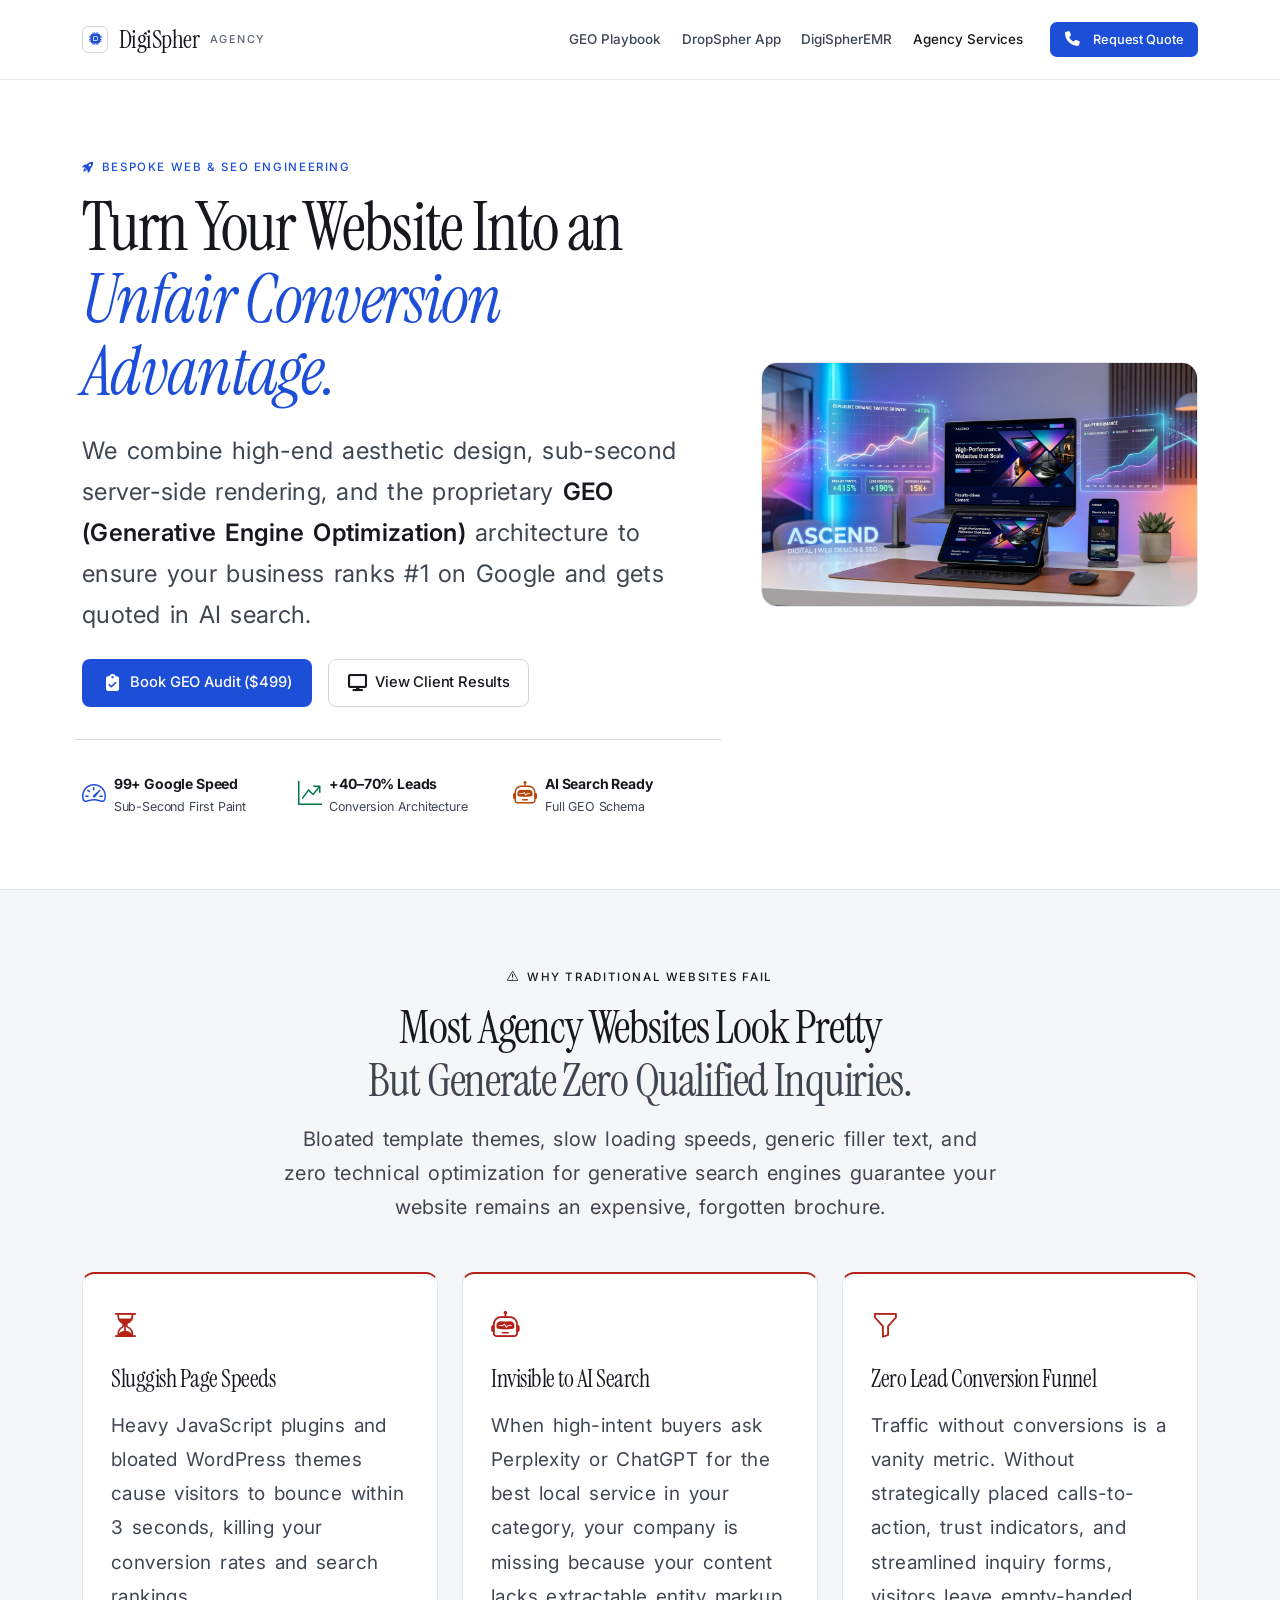
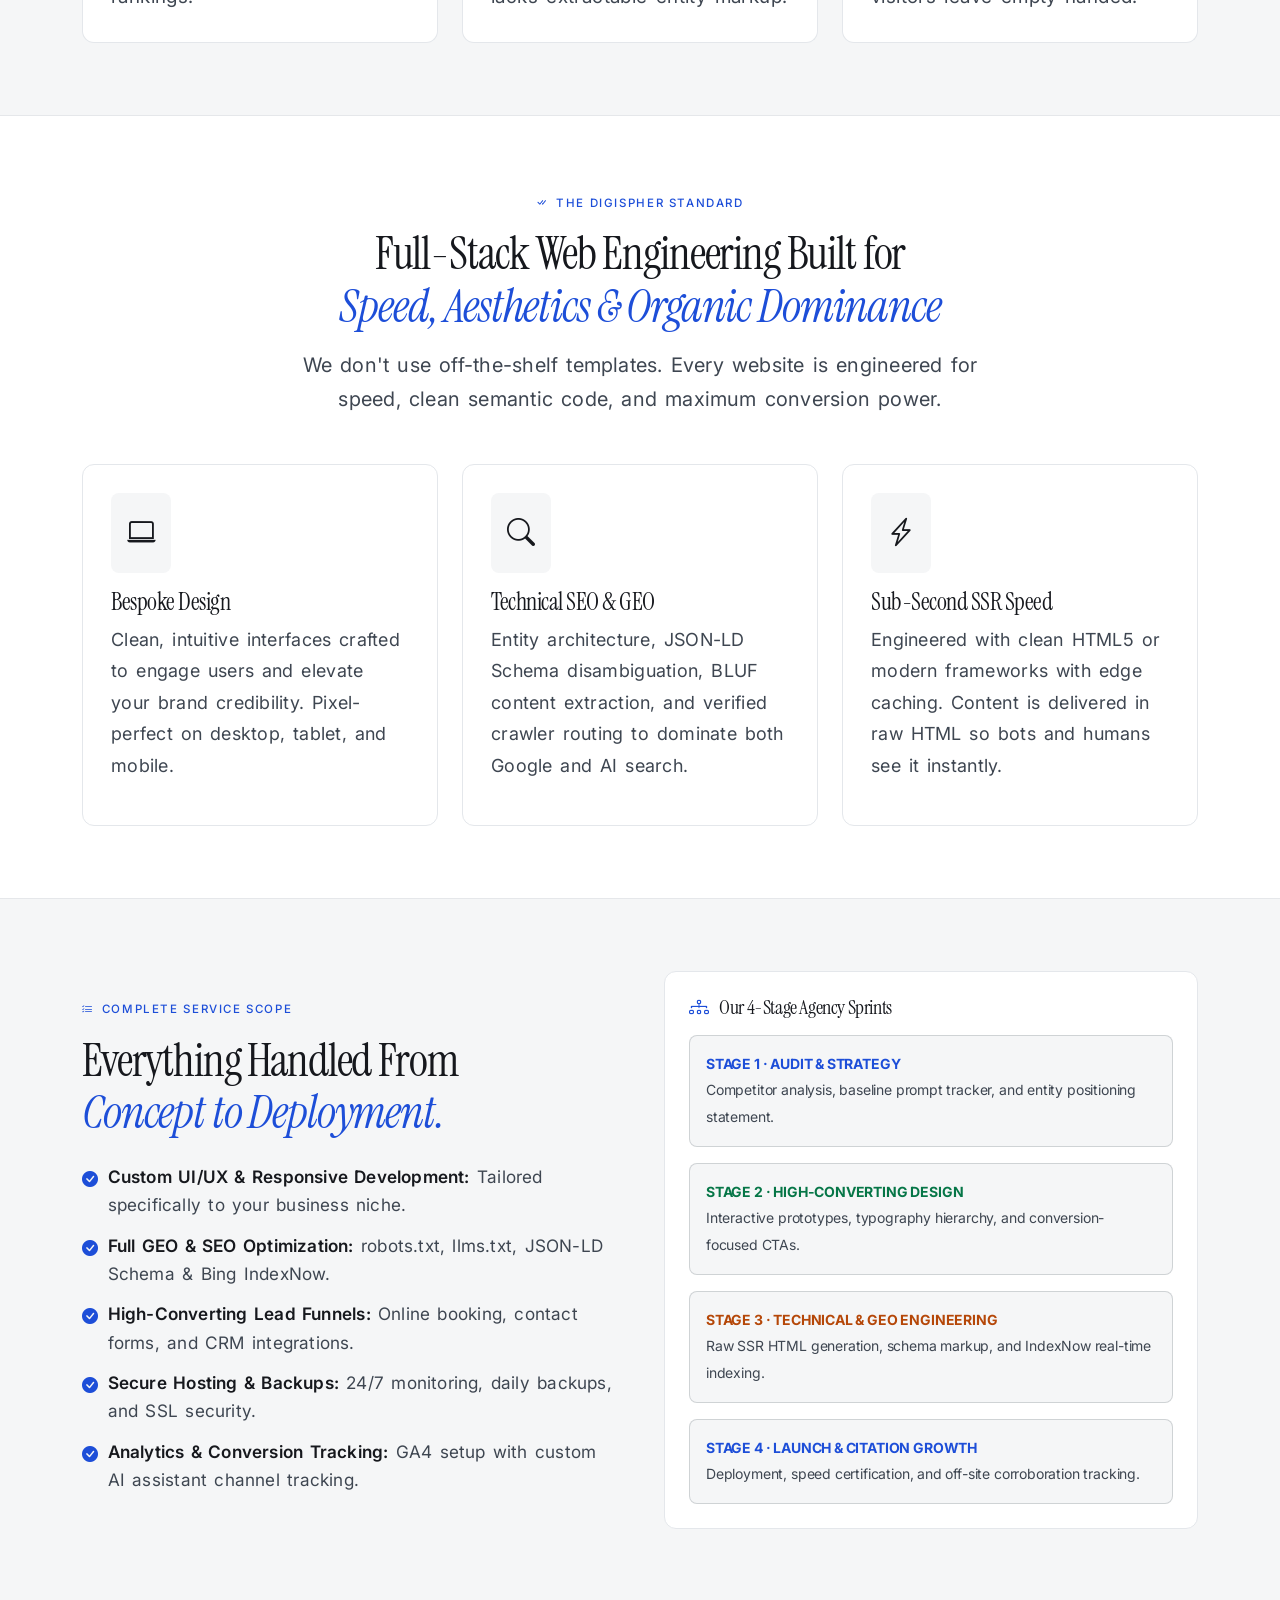
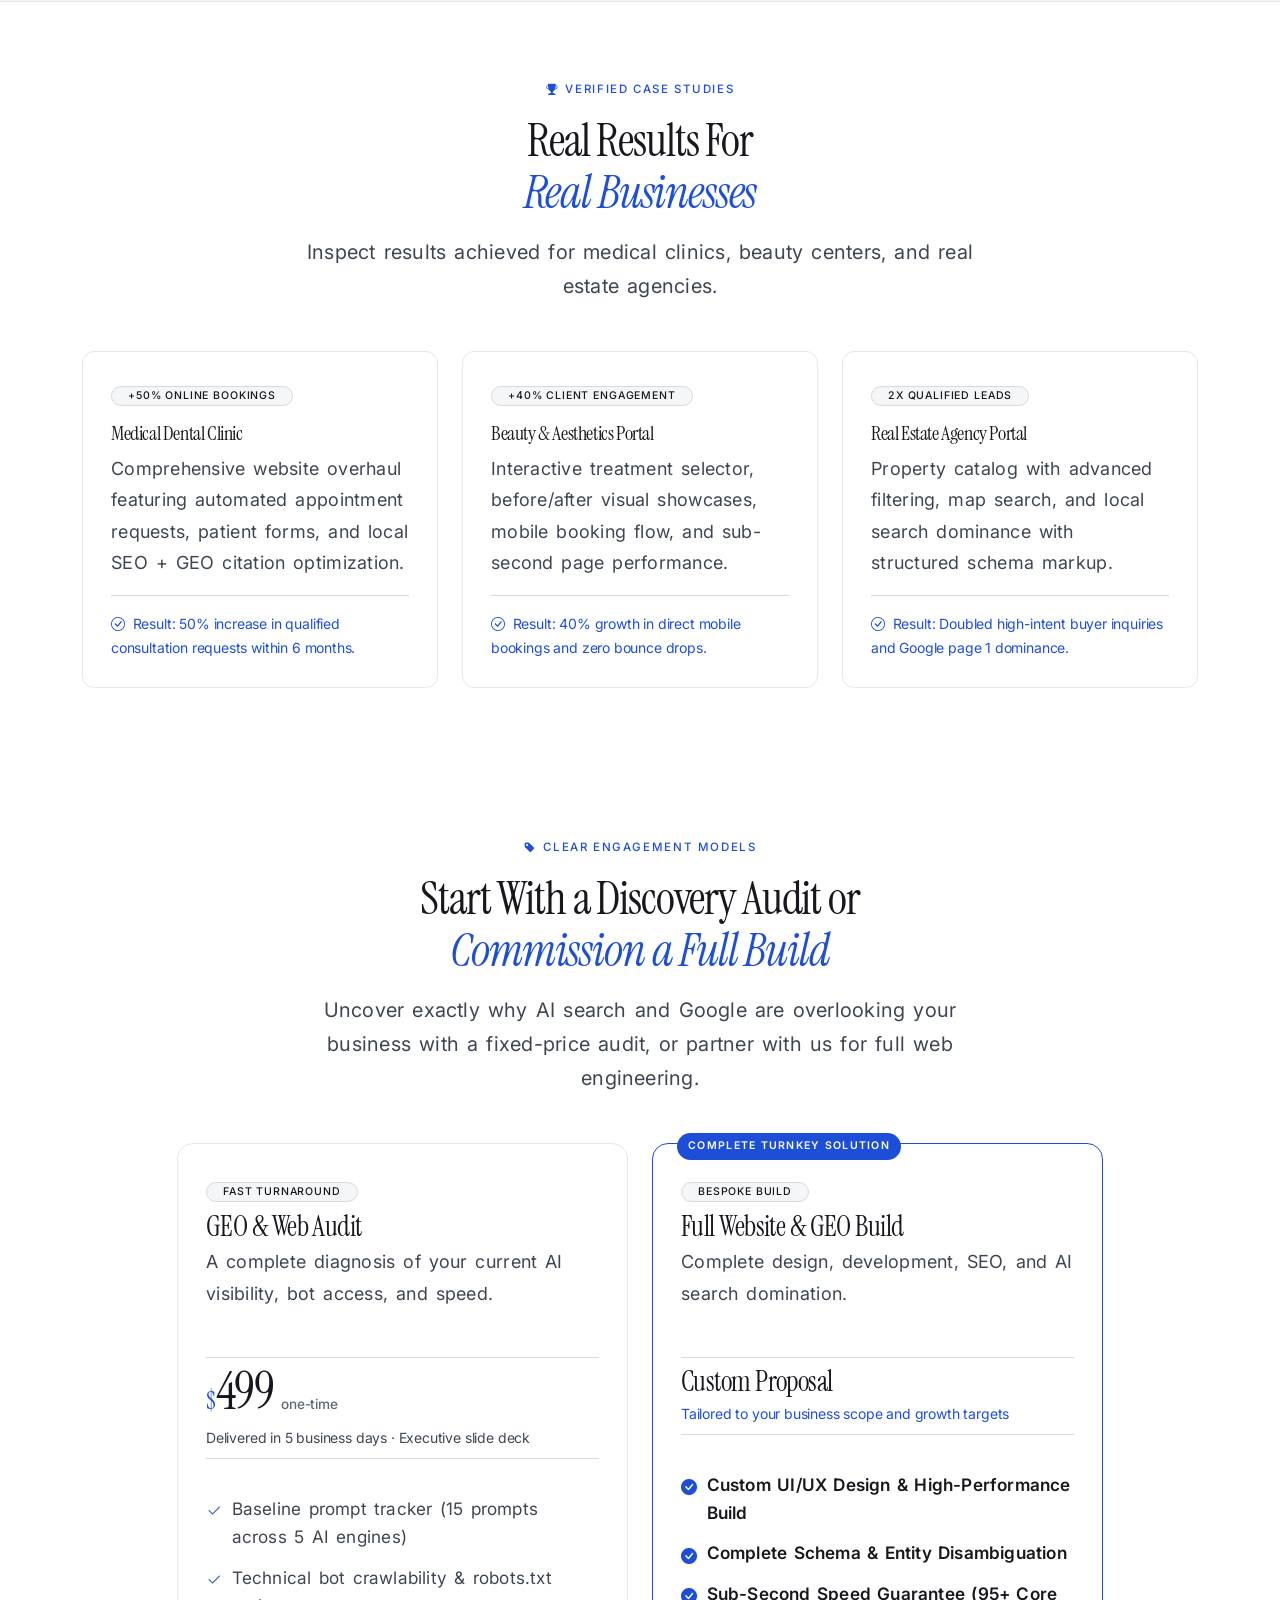
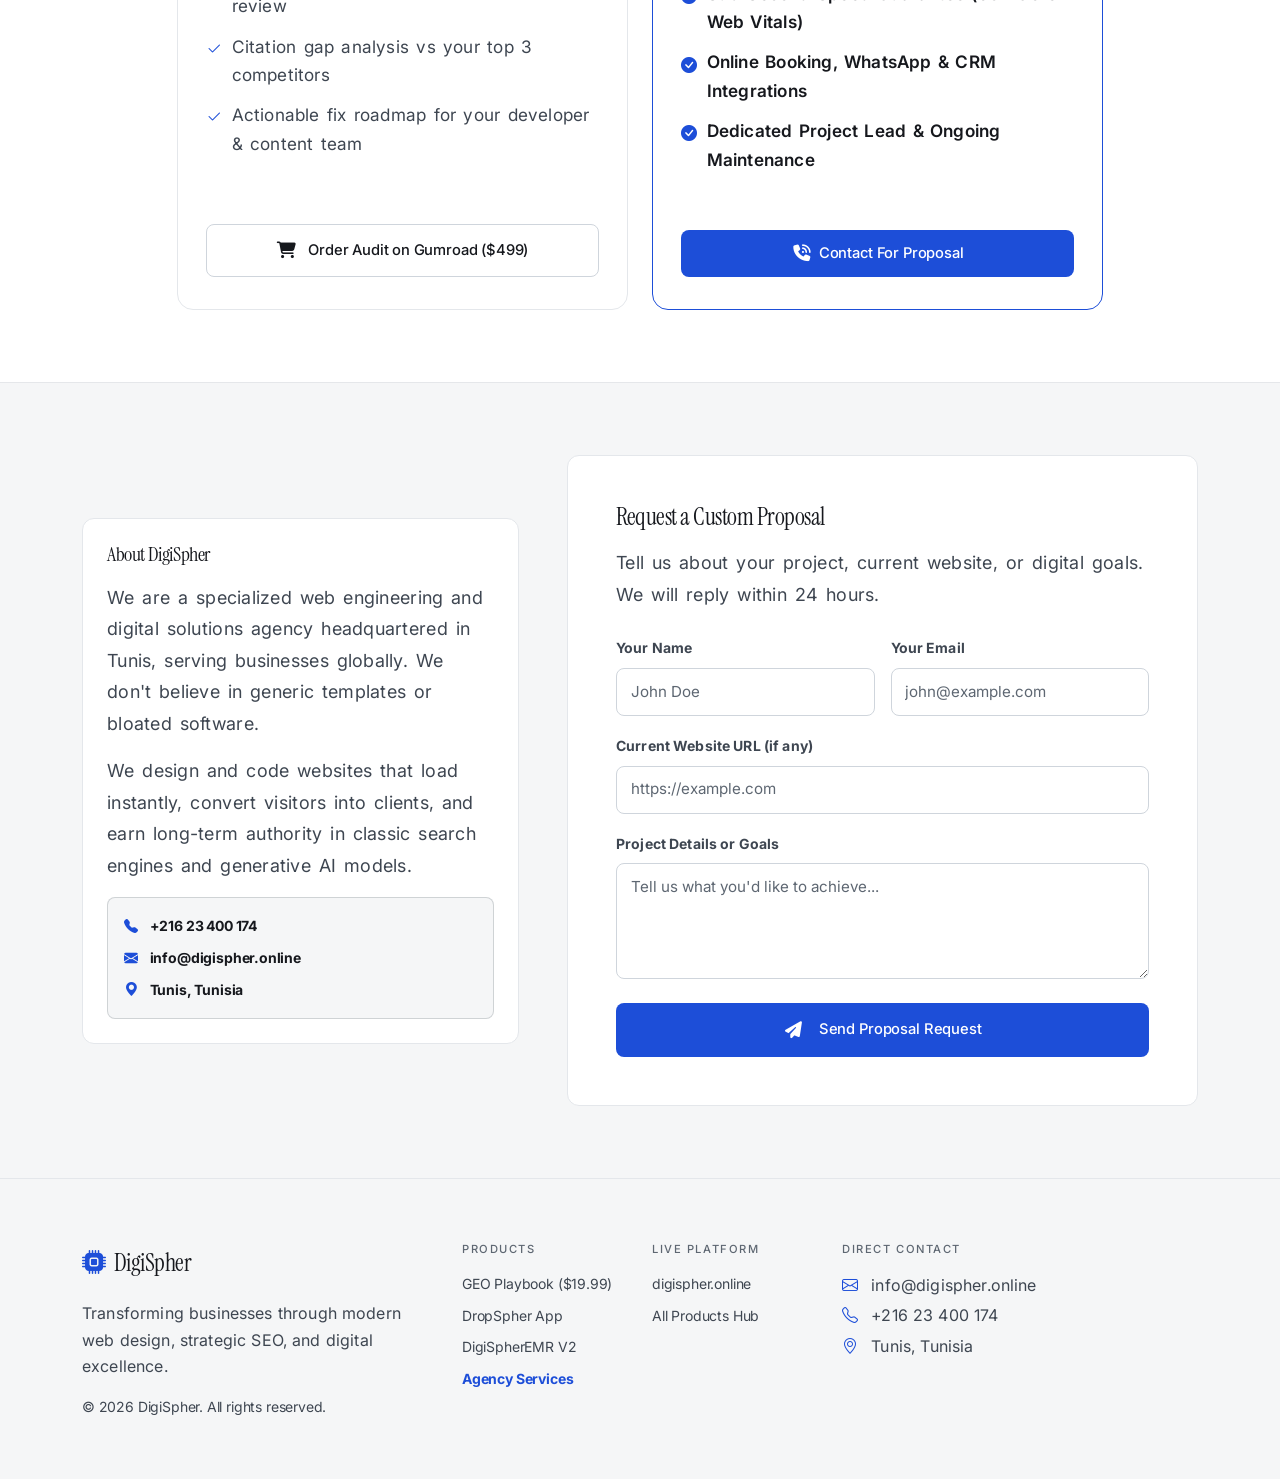
==== agency-services.html @ a139b940 "first commit" ====
<!DOCTYPE html>
<html lang="en">
<head>
  <meta charset="UTF-8">
  <meta name="viewport" content="width=device-width, initial-scale=1.0">
  <title>DigiSpher Agency | High-Performance Websites & AI Search (GEO) Optimization</title>
  <meta name="description" content="Turn your website into a growth engine. Custom web design, technical SEO, and Generative Engine Optimization (GEO) by DigiSpher.">

  <!-- Open Graph -->
  <meta property="og:title" content="DigiSpher Agency — Custom Web & GEO Growth">
  <meta property="og:description" content="High-performance websites and generative engine optimization that drive real pipeline revenue.">
  <meta property="og:image" content="assets/images/agency.jpg">
  <meta property="og:type" content="website">

  <!-- Google Fonts -->
  <link rel="preconnect" href="https://fonts.googleapis.com">
  <link rel="preconnect" href="https://fonts.gstatic.com" crossorigin>
  <link href="https://fonts.googleapis.com/css2?family=Instrument+Serif:ital@0;1&family=Inter:wght@400;500;600&display=swap" rel="stylesheet">

  <!-- Bootstrap 5.3.3 CSS -->
  <link href="https://cdn.jsdelivr.net/npm/bootstrap@5.3.3/dist/css/bootstrap.min.css" rel="stylesheet">
  <!-- Bootstrap Icons -->
  <link rel="stylesheet" href="https://cdn.jsdelivr.net/npm/bootstrap-icons@1.11.3/font/bootstrap-icons.min.css">
  <link rel="stylesheet" href="https://cdnjs.cloudflare.com/ajax/libs/font-awesome/6.7.2/css/all.min.css">
  <!-- Custom Styles -->
  <link rel="stylesheet" href="assets/css/styles.css">
</head>
<body>

  <!-- Navigation -->
  <nav class="navbar navbar-expand-lg navbar-custom sticky-top">
    <div class="container">
      <a class="navbar-brand" href="index.html">
        <i class="bi bi-cpu-fill text-info"></i>
        <span>DigiSpher</span>
        <span class="brand-badge bg-primary">Agency</span>
      </a>
      <button class="navbar-toggler text-white border-0" type="button" data-bs-toggle="collapse" data-bs-target="#navMenu">
        <i class="bi bi-list fs-2"></i>
      </button>
      <div class="collapse navbar-collapse" id="navMenu">
        <ul class="navbar-nav ms-auto align-items-lg-center">
          <li class="nav-item"><a class="nav-link" href="geo-playbook.html">GEO Playbook</a></li>
          <li class="nav-item"><a class="nav-link" href="dropspher.html">DropSpher App</a></li>
          <li class="nav-item"><a class="nav-link" href="ds-emr.html">DigiSpherEMR</a></li>
          <li class="nav-item"><a class="nav-link text-white fw-bold active" href="agency-services.html">Agency Services</a></li>
          <li class="nav-item ms-lg-3">
            <a href="#contact" class="btn btn-sm btn-ds-primary">
              <i class="fa-solid fa-phone me-1"></i> Request Quote
            </a>
          </li>
        </ul>
      </div>
    </div>
  </nav>

  <!-- =========================================================================
       1. HEADLINE: Describe the Result, Not Just the Toolkit Name
       ========================================================================= -->
  <header class="hero-section py-5 my-lg-4 position-relative">
    <div class="container position-relative" style="z-index: 2;">
      <div class="row align-items-center g-5">
        <div class="col-lg-7">
          <div class="d-inline-flex mb-3">
            <span class="badge-pill-soft">
              <i class="bi bi-rocket-takeoff-fill"></i> Bespoke Web & SEO Engineering
            </span>
          </div>
          <h1 class="hero-headline mb-4">
            Turn Your Website Into an <br>
            <span class="gradient-text">Unfair Conversion Advantage.</span>
          </h1>
          <p class="lead text-light mb-4" style="font-size: 1.25rem; font-weight: 500;">
            We combine high-end aesthetic design, sub-second server-side rendering, and the proprietary <strong>GEO (Generative Engine Optimization)</strong> architecture to ensure your business ranks #1 on Google and gets quoted in AI search.
          </p>
          <div class="d-flex flex-wrap gap-3 mb-5">
            <a href="#pricing" class="btn-ds-primary">
              <i class="fa-solid fa-clipboard-check"></i> Book GEO Audit ($499)
            </a>
            <a href="#portfolio" class="btn-ds-outline">
              <i class="fa-solid fa-display"></i> View Client Results
            </a>
          </div>

          <div class="row g-3 pt-3 border-top border-secondary border-opacity-25">
            <div class="col-sm-4 col-6">
              <div class="d-flex align-items-center gap-2">
                <i class="bi bi-speedometer2 text-info fs-4"></i>
                <div>
                  <div class="fw-bold text-white small">99+ Google Speed</div>
                  <div class="text-secondary" style="font-size: 0.78rem;">Sub-Second First Paint</div>
                </div>
              </div>
            </div>
            <div class="col-sm-4 col-6">
              <div class="d-flex align-items-center gap-2">
                <i class="bi bi-graph-up-arrow text-success fs-4"></i>
                <div>
                  <div class="fw-bold text-white small">+40–70% Leads</div>
                  <div class="text-secondary" style="font-size: 0.78rem;">Conversion Architecture</div>
                </div>
              </div>
            </div>
            <div class="col-sm-4 col-12">
              <div class="d-flex align-items-center gap-2">
                <i class="bi bi-robot text-warning fs-4"></i>
                <div>
                  <div class="fw-bold text-white small">AI Search Ready</div>
                  <div class="text-secondary" style="font-size: 0.78rem;">Full GEO Schema</div>
                </div>
              </div>
            </div>
          </div>
        </div>

        <div class="col-lg-5">
          <div class="hero-visual-frame">
            <img src="assets/images/agency.jpg" alt="DigiSpher Agency Web Showcase" class="img-fluid">
          </div>
        </div>
      </div>
    </div>
  </header>

  <!-- =========================================================================
       2. PROBLEM: Show You Understand the Buyer's Struggle
       ========================================================================= -->
  <section class="py-5 bg-black bg-opacity-40 border-top border-bottom border-secondary border-opacity-10">
    <div class="container py-lg-4">
      <div class="text-center max-w-700 mx-auto mb-5">
        <span class="badge-pill-soft text-danger border-danger border-opacity-25 bg-danger bg-opacity-10 mb-3">
          <i class="bi bi-exclamation-triangle"></i> Why Traditional Websites Fail
        </span>
        <h2 class="section-headline">
          Most Agency Websites Look Pretty <br>
          <span class="text-secondary">But Generate Zero Qualified Inquiries.</span>
        </h2>
        <p class="text-muted mt-3 fs-5">
          Bloated template themes, slow loading speeds, generic filler text, and zero technical optimization for generative search engines guarantee your website remains an expensive, forgotten brochure.
        </p>
      </div>

      <div class="row g-4">
        <div class="col-md-4">
          <div class="ds-card ds-card-problem h-100">
            <div class="text-danger mb-3 fs-3"><i class="bi bi-hourglass-split"></i></div>
            <h3 class="h4 text-white fw-bold mb-3">Sluggish Page Speeds</h3>
            <p class="text-muted mb-0">
              Heavy JavaScript plugins and bloated WordPress themes cause visitors to bounce within 3 seconds, killing your conversion rates and search rankings.
            </p>
          </div>
        </div>
        <div class="col-md-4">
          <div class="ds-card ds-card-problem h-100">
            <div class="text-danger mb-3 fs-3"><i class="bi bi-robot"></i></div>
            <h3 class="h4 text-white fw-bold mb-3">Invisible to AI Search</h3>
            <p class="text-muted mb-0">
              When high-intent buyers ask Perplexity or ChatGPT for the best local service in your category, your company is missing because your content lacks extractable entity markup.
            </p>
          </div>
        </div>
        <div class="col-md-4">
          <div class="ds-card ds-card-problem h-100">
            <div class="text-danger mb-3 fs-3"><i class="bi bi-funnel"></i></div>
            <h3 class="h4 text-white fw-bold mb-3">Zero Lead Conversion Funnel</h3>
            <p class="text-muted mb-0">
              Traffic without conversions is a vanity metric. Without strategically placed calls-to-action, trust indicators, and streamlined inquiry forms, visitors leave empty-handed.
            </p>
          </div>
        </div>
      </div>
    </div>
  </section>

  <!-- =========================================================================
       3. SOLUTION: How DigiSpher Builds Winners
       ========================================================================= -->
  <section class="py-5" id="solution">
    <div class="container py-lg-4">
      <div class="text-center max-w-700 mx-auto mb-5">
        <span class="badge-pill-soft badge-emerald-soft mb-3">
          <i class="bi bi-check-all"></i> The DigiSpher Standard
        </span>
        <h2 class="section-headline">
          Full-Stack Web Engineering Built for <br>
          <span class="gradient-emerald">Speed, Aesthetics & Organic Dominance</span>
        </h2>
        <p class="text-muted mt-3 fs-5">
          We don't use off-the-shelf templates. Every website is engineered for speed, clean semantic code, and maximum conversion power.
        </p>
      </div>

      <div class="row g-4">
        <div class="col-lg-4 col-md-6">
          <div class="ds-card h-100">
            <div class="p-3 rounded-3 bg-info bg-opacity-10 text-info fs-3 mb-3 d-inline-block">
              <i class="bi bi-laptop"></i>
            </div>
            <h3 class="h4 text-white fw-bold mb-2">Bespoke Design</h3>
            <p class="text-muted small">
              Clean, intuitive interfaces crafted to engage users and elevate your brand credibility. Pixel-perfect on desktop, tablet, and mobile.
            </p>
          </div>
        </div>

        <div class="col-lg-4 col-md-6">
          <div class="ds-card h-100">
            <div class="p-3 rounded-3 bg-success bg-opacity-10 text-success fs-3 mb-3 d-inline-block">
              <i class="bi bi-search"></i>
            </div>
            <h3 class="h4 text-white fw-bold mb-2">Technical SEO & GEO</h3>
            <p class="text-muted small">
              Entity architecture, JSON-LD Schema disambiguation, BLUF content extraction, and verified crawler routing to dominate both Google and AI search.
            </p>
          </div>
        </div>

        <div class="col-lg-4 col-md-6">
          <div class="ds-card h-100">
            <div class="p-3 rounded-3 bg-warning bg-opacity-10 text-warning fs-3 mb-3 d-inline-block">
              <i class="bi bi-lightning-charge"></i>
            </div>
            <h3 class="h4 text-white fw-bold mb-2">Sub-Second SSR Speed</h3>
            <p class="text-muted small">
              Engineered with clean HTML5 or modern frameworks with edge caching. Content is delivered in raw HTML so bots and humans see it instantly.
            </p>
          </div>
        </div>
      </div>
    </div>
  </section>

  <!-- =========================================================================
       4. WHAT'S INCLUDED: Deliverables & Process
       ========================================================================= -->
  <section class="py-5 bg-black bg-opacity-50 border-top border-bottom border-secondary border-opacity-10">
    <div class="container py-lg-4">
      <div class="row align-items-center g-5">
        <div class="col-lg-6">
          <span class="badge-pill-soft mb-3">
            <i class="bi bi-list-check"></i> Complete Service Scope
          </span>
          <h2 class="section-headline mb-4">
            Everything Handled From <br>
            <span class="gradient-text">Concept to Deployment.</span>
          </h2>
          <ul class="feature-list emerald mb-0">
            <li><i class="bi bi-check-circle-fill"></i> <strong>Custom UI/UX & Responsive Development:</strong> Tailored specifically to your business niche.</li>
            <li><i class="bi bi-check-circle-fill"></i> <strong>Full GEO & SEO Optimization:</strong> robots.txt, llms.txt, JSON-LD Schema & Bing IndexNow.</li>
            <li><i class="bi bi-check-circle-fill"></i> <strong>High-Converting Lead Funnels:</strong> Online booking, contact forms, and CRM integrations.</li>
            <li><i class="bi bi-check-circle-fill"></i> <strong>Secure Hosting & Backups:</strong> 24/7 monitoring, daily backups, and SSL security.</li>
            <li><i class="bi bi-check-circle-fill"></i> <strong>Analytics & Conversion Tracking:</strong> GA4 setup with custom AI assistant channel tracking.</li>
          </ul>
        </div>

        <div class="col-lg-6">
          <div class="ds-card p-4">
            <h4 class="h5 text-white fw-bold mb-3">
              <i class="bi bi-diagram-3 text-info me-2"></i> Our 4-Stage Agency Sprints
            </h4>
            <div class="d-flex flex-column gap-3">
              <div class="p-3 rounded-3 bg-dark border border-secondary border-opacity-25">
                <strong class="text-info d-block small">STAGE 1 · AUDIT & STRATEGY</strong>
                <span class="text-secondary small">Competitor analysis, baseline prompt tracker, and entity positioning statement.</span>
              </div>
              <div class="p-3 rounded-3 bg-dark border border-secondary border-opacity-25">
                <strong class="text-success d-block small">STAGE 2 · HIGH-CONVERTING DESIGN</strong>
                <span class="text-secondary small">Interactive prototypes, typography hierarchy, and conversion-focused CTAs.</span>
              </div>
              <div class="p-3 rounded-3 bg-dark border border-secondary border-opacity-25">
                <strong class="text-warning d-block small">STAGE 3 · TECHNICAL & GEO ENGINEERING</strong>
                <span class="text-secondary small">Raw SSR HTML generation, schema markup, and IndexNow real-time indexing.</span>
              </div>
              <div class="p-3 rounded-3 bg-dark border border-secondary border-opacity-25">
                <strong class="text-primary d-block small">STAGE 4 · LAUNCH & CITATION GROWTH</strong>
                <span class="text-secondary small">Deployment, speed certification, and off-site corroboration tracking.</span>
              </div>
            </div>
          </div>
        </div>
      </div>
    </div>
  </section>

  <!-- =========================================================================
       5. PREVIEW: Real Client Case Studies
       ========================================================================= -->
  <section class="py-5" id="portfolio">
    <div class="container py-lg-4">
      <div class="text-center max-w-700 mx-auto mb-5">
        <span class="badge-pill-soft badge-purple-soft mb-3">
          <i class="bi bi-trophy-fill"></i> Verified Case Studies
        </span>
        <h2 class="section-headline">
          Real Results For <br>
          <span class="gradient-purple">Real Businesses</span>
        </h2>
        <p class="text-muted mt-3 fs-5">
          Inspect results achieved for medical clinics, beauty centers, and real estate agencies.
        </p>
      </div>

      <div class="row g-4">
        <!-- Case Study 1 -->
        <div class="col-lg-4 col-md-6">
          <div class="ds-card h-100">
            <div class="badge bg-success bg-opacity-20 text-success fw-bold px-3 py-1 rounded-pill mb-3">
              +50% ONLINE BOOKINGS
            </div>
            <h4 class="h5 text-white fw-bold mb-2">Medical Dental Clinic</h4>
            <p class="text-secondary small mb-3">
              Comprehensive website overhaul featuring automated appointment requests, patient forms, and local SEO + GEO citation optimization.
            </p>
            <div class="pt-3 border-top border-secondary border-opacity-25 small text-info">
              <i class="bi bi-check-circle me-1"></i> Result: 50% increase in qualified consultation requests within 6 months.
            </div>
          </div>
        </div>

        <!-- Case Study 2 -->
        <div class="col-lg-4 col-md-6">
          <div class="ds-card h-100">
            <div class="badge bg-info bg-opacity-20 text-info fw-bold px-3 py-1 rounded-pill mb-3">
              +40% CLIENT ENGAGEMENT
            </div>
            <h4 class="h5 text-white fw-bold mb-2">Beauty & Aesthetics Portal</h4>
            <p class="text-secondary small mb-3">
              Interactive treatment selector, before/after visual showcases, mobile booking flow, and sub-second page performance.
            </p>
            <div class="pt-3 border-top border-secondary border-opacity-25 small text-info">
              <i class="bi bi-check-circle me-1"></i> Result: 40% growth in direct mobile bookings and zero bounce drops.
            </div>
          </div>
        </div>

        <!-- Case Study 3 -->
        <div class="col-lg-4 col-md-6">
          <div class="ds-card h-100">
            <div class="badge bg-warning bg-opacity-20 text-warning fw-bold px-3 py-1 rounded-pill mb-3">
              2X QUALIFIED LEADS
            </div>
            <h4 class="h5 text-white fw-bold mb-2">Real Estate Agency Portal</h4>
            <p class="text-secondary small mb-3">
              Property catalog with advanced filtering, map search, and local search dominance with structured schema markup.
            </p>
            <div class="pt-3 border-top border-secondary border-opacity-25 small text-info">
              <i class="bi bi-check-circle me-1"></i> Result: Doubled high-intent buyer inquiries and Google page 1 dominance.
            </div>
          </div>
        </div>
      </div>
    </div>
  </section>

  <!-- =========================================================================
       6. PRICE AND CTA: Fixed Discovery Audit & Custom Project
       ========================================================================= -->
  <section class="py-5" id="pricing">
    <div class="container py-lg-4">
      <div class="text-center max-w-700 mx-auto mb-5">
        <span class="badge-pill-soft badge-emerald-soft mb-3">
          <i class="bi bi-tag-fill"></i> Clear Engagement Models
        </span>
        <h2 class="section-headline">
          Start With a Discovery Audit or <br>
          <span class="gradient-emerald">Commission a Full Build</span>
        </h2>
        <p class="text-muted mt-3 fs-5">
          Uncover exactly why AI search and Google are overlooking your business with a fixed-price audit, or partner with us for full web engineering.
        </p>
      </div>

      <div class="row g-4 justify-content-center">
        <!-- Tier 1: Fixed Discovery Audit -->
        <div class="col-lg-5 col-md-6">
          <div class="pricing-card">
            <div class="mb-3">
              <span class="badge bg-secondary text-white fw-bold px-3 py-1 rounded-pill">FAST TURNAROUND</span>
              <h3 class="h3 text-white fw-bold mt-2 mb-1">GEO & Web Audit</h3>
              <p class="text-muted small">A complete diagnosis of your current AI visibility, bot access, and speed.</p>
            </div>

            <div class="my-3 py-2 border-top border-bottom border-secondary border-opacity-25">
              <div class="d-flex align-items-baseline">
                <span class="price-currency">$</span>
                <span class="price-val">499</span>
                <span class="price-period ms-2">one-time</span>
              </div>
              <div class="text-secondary small mt-1">Delivered in 5 business days · Executive slide deck</div>
            </div>

            <ul class="feature-list flex-grow-1">
              <li><i class="bi bi-check2"></i> Baseline prompt tracker (15 prompts across 5 AI engines)</li>
              <li><i class="bi bi-check2"></i> Technical bot crawlability & robots.txt review</li>
              <li><i class="bi bi-check2"></i> Citation gap analysis vs your top 3 competitors</li>
              <li><i class="bi bi-check2"></i> Actionable fix roadmap for your developer & content team</li>
            </ul>

            <div class="mt-4">
              <a href="https://digispher.gumroad.com/l/geo-agency-audit" target="_blank" rel="noopener noreferrer" class="btn-ds-outline w-100 py-3">
                <i class="fa-solid fa-cart-shopping me-1"></i> Order Audit on Gumroad ($499)
              </a>
            </div>
          </div>
        </div>

        <!-- Tier 2: Full Custom Build -->
        <div class="col-lg-5 col-md-6">
          <div class="pricing-card featured">
            <div class="pricing-badge-popular">COMPLETE TURNKEY SOLUTION</div>
            <div class="mb-3">
              <span class="badge bg-primary text-white fw-bold px-3 py-1 rounded-pill">BESPOKE BUILD</span>
              <h3 class="h3 text-white fw-bold mt-2 mb-1">Full Website & GEO Build</h3>
              <p class="text-muted small">Complete design, development, SEO, and AI search domination.</p>
            </div>

            <div class="my-3 py-2 border-top border-bottom border-secondary border-opacity-25">
              <div class="h3 text-white fw-bold mb-0">Custom Proposal</div>
              <div class="text-info small mt-1">Tailored to your business scope and growth targets</div>
            </div>

            <ul class="feature-list emerald flex-grow-1">
              <li><i class="bi bi-check-circle-fill"></i> <strong>Custom UI/UX Design & High-Performance Build</strong></li>
              <li><i class="bi bi-check-circle-fill"></i> <strong>Complete Schema & Entity Disambiguation</strong></li>
              <li><i class="bi bi-check-circle-fill"></i> <strong>Sub-Second Speed Guarantee (95+ Core Web Vitals)</strong></li>
              <li><i class="bi bi-check-circle-fill"></i> <strong>Online Booking, WhatsApp & CRM Integrations</strong></li>
              <li><i class="bi bi-check-circle-fill"></i> <strong>Dedicated Project Lead & Ongoing Maintenance</strong></li>
            </ul>

            <div class="mt-4">
              <a href="#contact" class="btn-ds-gumroad">
                <i class="fa-solid fa-phone-volume"></i> Contact For Proposal
              </a>
            </div>
          </div>
        </div>
      </div>
    </div>
  </section>

  <!-- =========================================================================
       7. TRUST & CONTACT: Introduction, Location & Direct Form
       ========================================================================= -->
  <section class="py-5 bg-black bg-opacity-40 border-top border-secondary border-opacity-10" id="contact">
    <div class="container py-lg-4">
      <div class="row align-items-center g-5">
        <div class="col-lg-5">
          <div class="ds-card p-4">
            <h4 class="h5 text-white fw-bold mb-3">About DigiSpher</h4>
            <p class="text-secondary small mb-3">
              We are a specialized web engineering and digital solutions agency headquartered in Tunis, serving businesses globally. We don't believe in generic templates or bloated software.
            </p>
            <p class="text-secondary small mb-3">
              We design and code websites that load instantly, convert visitors into clients, and earn long-term authority in classic search engines and generative AI models.
            </p>
            <div class="p-3 rounded-3 bg-dark bg-opacity-60 border border-secondary border-opacity-25 small text-light">
              <div class="mb-2"><i class="bi bi-telephone-fill text-info me-2"></i> <strong>+216 23 400 174</strong></div>
              <div class="mb-2"><i class="bi bi-envelope-fill text-info me-2"></i> <strong>info@digispher.online</strong></div>
              <div><i class="bi bi-geo-alt-fill text-info me-2"></i> <strong>Tunis, Tunisia</strong></div>
            </div>
          </div>
        </div>

        <div class="col-lg-7">
          <div class="ds-card p-4 p-md-5">
            <h3 class="h4 text-white fw-bold mb-3">Request a Custom Proposal</h3>
            <p class="text-muted small mb-4">
              Tell us about your project, current website, or digital goals. We will reply within 24 hours.
            </p>
            <form onsubmit="alert('Thank you! Your inquiry has been sent to DigiSpher. We will contact you within 24 hours.'); return false;">
              <div class="row g-3">
                <div class="col-md-6">
                  <label class="form-label text-secondary small fw-bold">Your Name</label>
                  <input type="text" class="form-control bg-dark text-white border-secondary border-opacity-25" placeholder="John Doe" required>
                </div>
                <div class="col-md-6">
                  <label class="form-label text-secondary small fw-bold">Your Email</label>
                  <input type="email" class="form-control bg-dark text-white border-secondary border-opacity-25" placeholder="john@example.com" required>
                </div>
                <div class="col-12">
                  <label class="form-label text-secondary small fw-bold">Current Website URL (if any)</label>
                  <input type="url" class="form-control bg-dark text-white border-secondary border-opacity-25" placeholder="https://example.com">
                </div>
                <div class="col-12">
                  <label class="form-label text-secondary small fw-bold">Project Details or Goals</label>
                  <textarea class="form-control bg-dark text-white border-secondary border-opacity-25" rows="4" placeholder="Tell us what you'd like to achieve..."></textarea>
                </div>
                <div class="col-12 mt-4">
                  <button type="submit" class="btn btn-ds-primary w-100 py-3">
                    <i class="fa-solid fa-paper-plane me-2"></i> Send Proposal Request
                  </button>
                </div>
              </div>
            </form>
          </div>
        </div>
      </div>
    </div>
  </section>

  <!-- Footer -->
  <footer class="footer-ds">
    <div class="container">
      <div class="row g-4 mb-4">
        <div class="col-lg-4 col-md-6">
          <div class="d-flex align-items-center gap-2 mb-3">
            <i class="bi bi-cpu-fill text-info fs-4"></i>
            <span class="h4 text-white mb-0 fw-bold">DigiSpher</span>
          </div>
          <p class="small text-secondary mb-3">
            Transforming businesses through modern web design, strategic SEO, and digital excellence.
          </p>
          <div class="text-secondary small">
            © 2026 DigiSpher. All rights reserved.
          </div>
        </div>

        <div class="col-lg-2 col-6">
          <h5 class="text-white small fw-bold text-uppercase mb-3">Products</h5>
          <ul class="list-unstyled small d-flex flex-column gap-2 mb-0">
            <li><a href="geo-playbook.html">GEO Playbook ($19.99)</a></li>
            <li><a href="dropspher.html">DropSpher App</a></li>
            <li><a href="ds-emr.html">DigiSpherEMR V2</a></li>
            <li><a href="agency-services.html" class="text-info fw-bold">Agency Services</a></li>
          </ul>
        </div>

        <div class="col-lg-2 col-6">
          <h5 class="text-white small fw-bold text-uppercase mb-3">Live Platform</h5>
          <ul class="list-unstyled small d-flex flex-column gap-2 mb-0">
            <li><a href="https://digispher.online" target="_blank">digispher.online</a></li>
            <li><a href="index.html">All Products Hub</a></li>
          </ul>
        </div>

        <div class="col-lg-4 col-md-6">
          <h5 class="text-white small fw-bold text-uppercase mb-3">Direct Contact</h5>
          <p class="small text-secondary mb-1">
            <i class="bi bi-envelope text-info me-2"></i> info@digispher.online
          </p>
          <p class="small text-secondary mb-1">
            <i class="bi bi-telephone text-info me-2"></i> +216 23 400 174
          </p>
          <p class="small text-secondary mb-3">
            <i class="bi bi-geo-alt text-info me-2"></i> Tunis, Tunisia
          </p>
        </div>
      </div>
    </div>
  </footer>

  <!-- Bootstrap 5 JS Bundle -->
  <script src="https://cdn.jsdelivr.net/npm/bootstrap@5.3.3/dist/js/bootstrap.bundle.min.js"></script>
</body>
</html>
---- assets/css/styles.css ----
/* ==========================================================================
   DigiSpher
   Plain white page, dark text, one blue for actions only.
   ========================================================================== */

:root {
  --ds-bg: #ffffff;
  --ds-bg-raised: #f5f6f7;
  --ds-bg-surface: #f5f6f7;
  --ds-bg-card: #ffffff;
  --ds-bg-card-hover: #f5f6f7;
  --ds-border: #e4e7eb;
  --ds-border-strong: #cfd5dc;

  --ds-text: #16181d;
  --ds-text-muted: #3e4651;
  --ds-text-dim: #5e6772;

  --ds-primary: #1d4ed8;
  --ds-primary-ink: #ffffff;
  --ds-accent: #1d4ed8;
  --ds-accent-cyan: #1d4ed8;
  --ds-accent-emerald: #1d4ed8;
  --ds-accent-purple: #1d4ed8;
  --ds-accent-amber: #1d4ed8;
  --ds-rose: #b42318;

  --ds-primary-glow: transparent;
  --ds-border-glow: var(--ds-border-strong);
  --ds-gradient-primary: none;
  --ds-gradient-dark: none;
  --ds-gradient-card: none;
  --ds-gradient-glow: none;

  --font-display: "Instrument Serif", "Iowan Old Style", Georgia, serif;
  --font-body: "Inter", -apple-system, BlinkMacSystemFont, "Segoe UI", sans-serif;

  --radius-sm: 8px;
  --radius: 12px;
  --radius-lg: 16px;
  --shadow-card: none;

  --bs-primary: #1d4ed8;
  --bs-primary-rgb: 29, 78, 216;
  --bs-info: #1d4ed8;
  --bs-info-rgb: 29, 78, 216;
  --bs-success: #067647;
  --bs-success-rgb: 6, 118, 71;
  --bs-warning: #b54708;
  --bs-warning-rgb: 181, 71, 8;
  --bs-danger: #b42318;
  --bs-danger-rgb: 180, 35, 24;
  --bs-secondary: #5e6772;
  --bs-secondary-rgb: 94, 103, 114;
  --bs-dark: #f5f6f7;
  --bs-dark-rgb: 245, 246, 247;
  --bs-body-bg: #ffffff;
  --bs-body-color: #16181d;
  --bs-secondary-color: #3e4651;
  --bs-tertiary-color: #5e6772;
  --bs-emphasis-color: #16181d;
  --bs-heading-color: #16181d;
  --bs-border-color: #e4e7eb;
  --bs-link-color: #1d4ed8;
  --bs-link-hover-color: #1e3a8a;
}

* { box-sizing: border-box; }

html { scroll-behavior: smooth; }

body {
  background: #ffffff;
  color: var(--ds-text);
  color-scheme: light;
  font-family: var(--font-body);
  font-size: 1rem;
  font-weight: 400;
  line-height: 1.7;
  letter-spacing: -0.011em;
  overflow-x: hidden;
  -webkit-font-smoothing: antialiased;
  text-rendering: optimizeLegibility;
}

::selection {
  background: #1d4ed8;
  color: #ffffff;
}

/* Quiet the rainbow utilities already in the markup */
.text-info,
.text-primary,
.text-purple {
  color: var(--ds-primary) !important;
}

.text-success { color: #067647 !important; }
.text-warning { color: #b54708 !important; }
.text-danger { color: #b42318 !important; }
.text-secondary,
.text-muted { color: var(--ds-text-muted) !important; }
.text-light,
.text-white { color: var(--ds-text) !important; }

.bg-white .text-danger { color: #8d3f3a !important; }
.bg-white .text-primary { color: #3c3832 !important; }
.bg-white .text-muted,
.bg-white .text-secondary { color: #6d675f !important; }
.bg-white .text-dark { color: #1c1a17 !important; }

a { color: inherit; }
a:hover { color: var(--ds-text); }

h1, h2, h3, h4, h5, h6,
.display-1, .display-2, .display-3, .display-4,
.h1, .h2, .h3, .h4, .h5 {
  font-family: var(--font-display);
  font-weight: 400 !important;
  letter-spacing: -0.02em;
  color: var(--ds-text);
  line-height: 1.12;
}

.hero-headline {
  font-size: clamp(2.15rem, 5.2vw, 4.6rem);
  font-weight: 400 !important;
  letter-spacing: -0.025em;
  line-height: 1.08;
  text-wrap: balance;
  overflow-wrap: break-word;
}

.section-headline {
  font-size: clamp(1.85rem, 3.6vw, 3.15rem);
  font-weight: 400 !important;
  letter-spacing: -0.025em;
  line-height: 1.14;
  text-wrap: balance;
  overflow-wrap: break-word;
}

section[id],
[id] {
  scroll-margin-top: 5.25rem;
}

.gradient-text,
.gradient-emerald,
.gradient-purple {
  background: none !important;
  -webkit-text-fill-color: var(--ds-primary) !important;
  color: var(--ds-primary) !important;
  font-style: italic;
  font-weight: 400 !important;
}

p {
  font-size: 1.1875rem;
  line-height: 1.8;
  word-spacing: 0.16em;
  letter-spacing: 0.02em;
}

p.small {
  font-size: 1.125rem;
  line-height: 1.75;
  word-spacing: 0.14em;
  letter-spacing: 0.015em;
}

p.fs-5 {
  font-size: 1.375rem;
  line-height: 1.7;
  word-spacing: 0.14em;
  letter-spacing: 0.012em;
}

.lead {
  font-size: 1.4rem;
  line-height: 1.7;
  word-spacing: 0.14em;
  letter-spacing: 0.012em;
}

.footer-ds p {
  font-size: 1rem;
  line-height: 1.65;
  word-spacing: 0.06em;
  letter-spacing: 0.01em;
}

.hero-section .lead {
  max-width: 40rem !important;
  margin-left: auto;
  margin-right: auto;
  font-size: 1.5rem !important;
  font-weight: 400 !important;
  line-height: 1.7;
  word-spacing: 0.12em;
  letter-spacing: 0.012em;
  color: var(--ds-text-muted) !important;
}

.hero-section:not(.text-center) .lead {
  margin-left: 0;
}

.hero-section .lead strong {
  color: var(--ds-text);
  font-weight: 600;
}

.max-w-700 { max-width: 720px; }
.max-w-900 { max-width: 920px; }

/* Navigation */
.navbar-custom {
  background: rgba(255, 255, 255, 0.96);
  backdrop-filter: blur(16px);
  -webkit-backdrop-filter: blur(16px);
  border-bottom: 1px solid var(--ds-border);
  padding: 0.85rem 0;
  z-index: 1030;
}

.navbar-brand {
  font-family: var(--font-display);
  font-weight: 400 !important;
  font-size: 1.55rem;
  letter-spacing: -0.02em;
  color: var(--ds-text) !important;
  display: flex;
  align-items: center;
  gap: 0.65rem;
}

.navbar-brand .bi {
  display: inline-flex;
  align-items: center;
  justify-content: center;
  width: 1.65rem;
  height: 1.65rem;
  border: 1px solid var(--ds-border-strong);
  border-radius: 6px;
  font-size: 0.8rem;
  color: var(--ds-accent) !important;
}

.navbar-brand .brand-badge,
.brand-badge {
  background: transparent !important;
  color: var(--ds-text-dim) !important;
  border: 0 !important;
  box-shadow: none !important;
  font-family: var(--font-body);
  font-size: 0.68rem;
  font-weight: 500 !important;
  letter-spacing: 0.14em;
  text-transform: uppercase;
  padding: 0 !important;
  border-radius: 0 !important;
}

.nav-link,
.nav-link.text-warning,
.nav-link.text-white,
.nav-link.fw-bold {
  color: var(--ds-text-muted) !important;
  font-family: var(--font-body);
  font-weight: 500 !important;
  font-size: 0.84rem;
  letter-spacing: 0;
  padding: 0.45rem 0.65rem !important;
  white-space: nowrap;
}

.nav-link:hover,
.nav-link.active {
  color: var(--ds-text) !important;
}

.navbar-toggler {
  color: var(--ds-text);
  border: 1px solid var(--ds-border-strong) !important;
  border-radius: 8px;
  padding: 0.2rem 0.45rem;
}
.navbar-toggler .bi { color: var(--ds-text) !important; font-size: 1.45rem !important; }
.navbar-toggler:focus { box-shadow: none; }

.announce-bar {
  background: var(--ds-bg-raised);
  color: var(--ds-text-muted);
  border-bottom: 1px solid var(--ds-border);
  text-align: center;
  padding: 0.6rem 1rem;
  font-size: 0.8rem;
  font-weight: 500;
  letter-spacing: 0;
}

/* Eyebrows */
.badge-pill-soft,
.badge-pill-soft.badge-emerald-soft,
.badge-pill-soft.badge-purple-soft,
.badge-pill-soft.text-danger {
  background: transparent !important;
  color: var(--ds-accent) !important;
  border: 0 !important;
  border-radius: 0 !important;
  padding: 0 !important;
  font-family: var(--font-body);
  font-size: 0.72rem;
  font-weight: 500 !important;
  letter-spacing: 0.14em;
  text-transform: uppercase;
  display: inline-flex;
  align-items: center;
  justify-content: center;
  gap: 0.45rem;
  max-width: 100%;
  white-space: normal;
  text-wrap: balance;
  line-height: 1.45;
  text-align: center;
}

.d-inline-flex:has(> .badge-pill-soft) {
  max-width: 100%;
}

.badge-pill-soft .bi { font-size: 0.7rem; }

.badge,
.badge.bg-dark {
  font-family: var(--font-body);
  font-weight: 500 !important;
  letter-spacing: 0.08em;
  text-transform: uppercase;
  font-size: 0.66rem !important;
  border-radius: 999px !important;
  background: #f5f6f7 !important;
  color: #16181d !important;
  border: 1px solid #d5dbe3 !important;
}

.badge.bg-danger,
.bg-dark .badge.bg-danger {
  background: #fef3f2 !important;
  color: #b42318 !important;
  border-color: #fecdca !important;
}

mark,
mark.bg-success {
  background: #eef3ff !important;
  color: var(--ds-text) !important;
  padding: 0.05em 0.25em;
  border-radius: 4px;
}

/* Icon wells that were colored Bootstrap blocks */
.bg-info.bg-opacity-10,
.bg-success.bg-opacity-10,
.bg-warning.bg-opacity-10,
.bg-primary.bg-opacity-10,
.bg-danger.bg-opacity-10,
.bg-purple-soft {
  background-color: #f5f6f7 !important;
  color: var(--ds-text) !important;
}

.bg-warning:not(.badge):not(.bg-opacity-10):not(.bg-opacity-20):not(.bg-opacity-25) {
  background-color: var(--ds-bg-card) !important;
  color: var(--ds-text) !important;
  border: 1px solid var(--ds-border);
}

/* Buttons */
.btn-ds-primary,
a.btn-ds-primary,
.btn-ds-gumroad,
a.btn-ds-gumroad {
  white-space: normal;
  text-align: center;
  line-height: 1.35;
  background: var(--ds-primary) !important;
  background-image: none !important;
  color: var(--ds-primary-ink) !important;
  font-family: var(--font-body);
  font-weight: 500;
  font-size: 0.92rem;
  letter-spacing: -0.01em;
  padding: 0.8rem 1.25rem;
  border-radius: var(--radius-sm);
  border: 1px solid transparent !important;
  box-shadow: none !important;
  text-decoration: none;
  display: inline-flex;
  align-items: center;
  justify-content: center;
  gap: 0.5rem;
  transition: background 0.15s ease, transform 0.15s ease;
}

.btn-ds-gumroad,
a.btn-ds-gumroad { width: 100%; }

.btn-ds-primary:hover,
.btn-ds-gumroad:hover {
  background: #1e3a8a !important;
  color: #ffffff !important;
  transform: none;
  box-shadow: none !important;
}

.btn-ds-primary:active,
.btn-ds-gumroad:active {
  transform: none;
  box-shadow: none !important;
}

.btn-sm.btn-ds-primary,
.btn-sm.btn-ds-outline {
  padding: 0.48rem 0.85rem;
  font-size: 0.8rem;
  border-radius: 7px;
}

.btn-ds-outline,
a.btn-ds-outline,
.btn-outline-warning {
  white-space: normal;
  text-align: center;
  line-height: 1.35;
  background: transparent !important;
  color: var(--ds-text) !important;
  font-family: var(--font-body);
  font-weight: 500 !important;
  font-size: 0.92rem;
  padding: 0.78rem 1.15rem;
  border-radius: var(--radius-sm);
  border: 1px solid var(--ds-border-strong) !important;
  box-shadow: none !important;
  text-decoration: none;
  display: inline-flex;
  align-items: center;
  justify-content: center;
  gap: 0.5rem;
  transition: border-color 0.15s ease, background 0.15s ease;
}

.btn-ds-outline:hover,
.btn-outline-warning:hover {
  background: #f5f6f7 !important;
  color: var(--ds-text) !important;
  border-color: #1d4ed8 !important;
  transform: none;
}

.btn-ds-primary > .fa-solid,
.btn-ds-outline > .fa-solid,
.btn-ds-gumroad > .fa-solid,
.btn > .fa-solid,
.btn-outline-light > .fa-solid {
  font-size: 1.15em;
  line-height: 1;
  width: 1.15em;
  text-align: center;
}

.btn:focus-visible,
a:focus-visible,
.nav-link:focus-visible,
input:focus-visible,
textarea:focus-visible {
  outline: 2px solid var(--ds-accent);
  outline-offset: 2px;
}

/* Cards */
.ds-card,
.ds-card-feature,
.ds-card-problem,
.ds-card-solution {
  background: var(--ds-bg-card);
  border: 1px solid var(--ds-border);
  border-radius: var(--radius);
  padding: 1.75rem;
  box-shadow: var(--shadow-card);
  transition: border-color 0.15s ease;
}

.ds-card:hover { border-color: var(--ds-border-strong); transform: none; box-shadow: var(--shadow-card); }

.ds-card-problem { border-top: 2px solid #b42318; }
.ds-card-solution { border-top: 2px solid #1d4ed8; }
.ds-card-feature { border-left: 2px solid var(--ds-accent); }

.product-card {
  background: var(--ds-bg-card) !important;
  border: 1px solid var(--ds-border) !important;
  border-radius: var(--radius-lg);
  overflow: hidden;
  display: flex;
  flex-direction: column;
  height: 100%;
  transition: border-color 0.15s ease;
}

.product-card:hover {
  border-color: var(--ds-border-strong) !important;
  transform: none;
  box-shadow: none;
}

.product-card-img {
  width: 100%;
  height: 230px;
  object-fit: cover;
  border-bottom: 1px solid var(--ds-border);
  background: #f5f6f7;
}

.product-card-body {
  padding: 1.5rem 1.5rem 1.4rem;
  display: flex;
  flex-direction: column;
  flex-grow: 1;
}

.product-card-body .text-uppercase {
  letter-spacing: 0.14em;
  font-size: 0.68rem !important;
  font-weight: 500 !important;
}

.hero-visual-frame {
  position: relative;
  border-radius: var(--radius-lg);
  overflow: hidden;
  border: 1px solid var(--ds-border);
  background: #f5f6f7;
  box-shadow: none;
}

.hero-visual-frame img {
  width: 100%;
  height: auto;
  display: block;
}

.hero-visual-frame::after { content: none; }
.hero-visual-frame:hover img { transform: none; }

/* Pricing */
.pricing-card {
  background: var(--ds-bg-card);
  border: 1px solid var(--ds-border);
  border-radius: var(--radius-lg);
  padding: 2rem 1.75rem;
  position: relative;
  display: flex;
  flex-direction: column;
  height: 100%;
  transition: border-color 0.15s ease;
}

.pricing-card.featured {
  background: #ffffff;
  border: 1px solid #1d4ed8;
  box-shadow: none;
  transform: none;
}

.pricing-card.featured:hover {
  box-shadow: none;
  transform: none;
  border-color: #1e3a8a;
}

.pricing-badge-popular {
  position: absolute;
  top: -11px;
  left: 1.5rem;
  transform: none;
  background: var(--ds-primary);
  color: var(--ds-primary-ink);
  font-family: var(--font-body);
  font-weight: 600;
  font-size: 0.66rem;
  letter-spacing: 0.12em;
  text-transform: uppercase;
  padding: 0.28rem 0.7rem;
  border-radius: 999px;
  box-shadow: none;
}

.price-val {
  font-family: var(--font-display);
  font-size: 3.25rem;
  font-weight: 400;
  letter-spacing: -0.03em;
  color: var(--ds-text);
  line-height: 1;
}

.price-currency {
  font-family: var(--font-display);
  font-size: 1.5rem;
  vertical-align: super;
  font-weight: 400;
  color: var(--ds-accent);
}

.price-period {
  color: var(--ds-text-dim);
  font-size: 0.85rem;
  font-weight: 500;
}

.feature-list {
  list-style: none;
  padding: 0;
  margin: 1.25rem 0;
}

.feature-list li {
  position: relative;
  display: block;
  padding-left: 1.6rem;
  margin-bottom: 0.75rem;
  font-size: 1.075rem;
  color: var(--ds-text-muted);
  line-height: 1.65;
  word-spacing: 0.12em;
  letter-spacing: 0.012em;
}

.feature-list li i,
.feature-list.emerald li i {
  position: absolute;
  left: 0;
  top: 0.2rem;
  color: var(--ds-accent);
  font-size: 1rem;
}

.feature-list li strong { color: var(--ds-text); font-weight: 600; }

/* Checks, tables, callouts */
.interactive-check-item {
  background: transparent;
  border: 1px solid var(--ds-border);
  border-radius: var(--radius-sm);
  padding: 0.9rem 1rem;
  margin-bottom: 0.55rem;
  display: flex;
  align-items: flex-start;
  gap: 0.85rem;
  cursor: pointer;
}

.interactive-check-item:hover {
  background: #f5f6f7;
  border-color: var(--ds-border-strong);
}

.interactive-check-item input[type="checkbox"] {
  width: 1.05rem;
  height: 1.05rem;
  margin-top: 0.25rem;
  accent-color: var(--ds-accent);
  cursor: pointer;
}

.interactive-check-item.completed {
  border-color: #d5dbe3;
  background: #f5f6f7;
}

.interactive-check-item.completed .check-label {
  text-decoration: line-through;
  color: var(--ds-text-dim);
}

.table-responsive {
  border-radius: var(--radius);
  max-width: 100%;
  overflow-x: auto;
  -webkit-overflow-scrolling: touch;
}

.table-ds {
  width: 100%;
  border-collapse: separate;
  border-spacing: 0;
  background: var(--ds-bg-card);
  border: 1px solid var(--ds-border);
  border-radius: var(--radius);
}

.table-ds .badge {
  white-space: normal;
  display: inline-block;
  max-width: 100%;
  text-align: left;
  line-height: 1.35;
  letter-spacing: 0.04em;
}

.table-ds th,
.table-ds td {
  overflow-wrap: break-word;
}

.table-ds th {
  background: #f5f6f7;
  color: var(--ds-text-dim);
  font-family: var(--font-body);
  font-weight: 500;
  padding: 0.85rem 1.1rem;
  border-bottom: 1px solid var(--ds-border);
  font-size: 0.7rem;
  text-transform: uppercase;
  letter-spacing: 0.12em;
}

.table-ds td {
  padding: 0.95rem 1.1rem;
  border-bottom: 1px solid var(--ds-border);
  color: var(--ds-text-muted);
  font-size: 0.92rem;
  vertical-align: top;
}

.table-ds tr:last-child td { border-bottom: none; }
.table-ds tr:hover td { background: #f5f6f7; }

.bluf-box {
  background: transparent;
  border: 0;
  border-left: 2px solid var(--ds-accent);
  border-radius: 0;
  padding: 0.25rem 0 0.25rem 1.1rem;
  margin: 1.5rem 0;
}

.bluf-title {
  color: var(--ds-accent);
  font-family: var(--font-body);
  font-weight: 500;
  font-size: 0.7rem;
  letter-spacing: 0.14em;
  text-transform: uppercase;
  margin-bottom: 0.35rem;
  display: flex;
  align-items: center;
  gap: 0.45rem;
}

.bluf-text {
  color: var(--ds-text);
  font-size: 1.2rem;
  margin: 0;
  font-weight: 400;
  line-height: 1.75;
  word-spacing: 0.12em;
  letter-spacing: 0.012em;
}

.code-box {
  background: #f5f6f7;
  border: 1px solid var(--ds-border);
  border-radius: var(--radius-sm);
  padding: 1.1rem 1.15rem;
  font-family: "IBM Plex Mono", ui-monospace, SFMono-Regular, Menlo, Consolas, monospace;
  font-size: 0.82rem;
  line-height: 1.65;
  color: #16181d;
  overflow-x: auto;
}

/* Forms */
.form-control,
.form-control.bg-dark {
  background: #ffffff !important;
  border: 1px solid var(--ds-border-strong) !important;
  color: var(--ds-text) !important;
  border-radius: var(--radius-sm);
  padding: 0.72rem 0.85rem;
  font-size: 0.95rem;
  box-shadow: none !important;
}

.form-control::placeholder { color: var(--ds-text-dim); }

.form-control:focus {
  border-color: var(--ds-accent) !important;
  box-shadow: 0 0 0 3px rgba(29, 78, 216, 0.16) !important;
}

.form-label { color: var(--ds-text-muted); letter-spacing: 0.01em; }

.form-range::-webkit-slider-thumb {
  background: var(--ds-primary);
}

.form-range::-webkit-slider-runnable-track {
  background: #e4e7eb;
}

/* Pills / tabs */
.nav-pills-ds {
  flex-wrap: wrap;
  row-gap: 0.35rem;
}

.nav-pills-ds .nav-link {
  background: transparent;
  border: 1px solid var(--ds-border);
  color: var(--ds-text-muted) !important;
  font-family: var(--font-body);
  font-weight: 500 !important;
  font-size: 0.84rem;
  padding: 0.55rem 0.95rem !important;
  border-radius: 999px;
  margin: 0 0.3rem 0.45rem 0;
}

.nav-pills-ds .nav-link.active {
  background: var(--ds-primary) !important;
  color: var(--ds-primary-ink) !important;
  border-color: var(--ds-primary) !important;
  box-shadow: none;
}

/* Bands, quotes, avatars */
.bg-black,
.bg-dark {
  background-color: #f5f6f7 !important;
  color: var(--ds-text) !important;
}

[style*="rgba(14, 19, 31"],
[style*="rgba(255, 255, 255, 0.02)"] {
  background: #ffffff !important;
}

[style*="border-left: 4px"] {
  background: var(--ds-bg-card) !important;
  border: 1px solid var(--ds-border) !important;
  border-left: 2px solid var(--ds-accent) !important;
  border-radius: var(--radius) !important;
}

.rounded-circle[style*="72px"] {
  background: #f5f6f7 !important;
  color: var(--ds-text) !important;
  border: 1px solid var(--ds-border) !important;
  font-family: var(--font-display) !important;
  font-weight: 400 !important;
}

.sticky-cta-bar {
  position: fixed;
  bottom: 0;
  left: 0;
  right: 0;
  background: rgba(255, 255, 255, 0.98);
  backdrop-filter: blur(16px);
  border-top: 1px solid var(--ds-border);
  padding: 0.75rem 1.25rem;
  z-index: 1020;
  transform: translateY(120%);
  transition: transform 0.2s ease;
}

.sticky-cta-bar.visible { transform: translateY(0); }

body:has(.sticky-cta-bar.visible) { padding-bottom: 6.5rem; }

.footer-ds {
  background: #f5f6f7;
  border-top: 1px solid var(--ds-border);
  padding: 4rem 0 2.25rem;
  color: var(--ds-text-dim);
}

.footer-ds h5 {
  font-family: var(--font-body);
  font-size: 0.7rem !important;
  font-weight: 500 !important;
  letter-spacing: 0.14em;
  color: var(--ds-text-dim) !important;
}

.footer-ds a {
  color: var(--ds-text-muted);
  text-decoration: none;
}

.footer-ds a:hover { color: var(--ds-text); }

.footer-ds .h4 {
  font-family: var(--font-display);
  font-weight: 400 !important;
}

/* Stats on the catalog */
.bg-black .h1 {
  font-size: clamp(1.8rem, 3vw, 2.5rem);
  color: var(--ds-text) !important;
}

@media (max-width: 991.98px) {
  /* g-5 gutters are wider than the container padding and spill off the screen */
  .row.g-5,
  .row.gx-5 {
    --bs-gutter-x: 1.5rem;
  }
}

@media (max-width: 768px) {
  .hero-headline { font-size: 2.15rem; }
  .section-headline { font-size: 1.8rem; }
  .pricing-card.featured { transform: none; }
  .product-card-img { height: 200px; }
  .navbar-nav { padding-top: 0.75rem; }
  .badge-pill-soft { letter-spacing: 0.08em; font-size: 0.66rem; }
}

@media (max-width: 576px) {
  .hero-section .d-flex.flex-wrap > .btn-ds-primary,
  .hero-section .d-flex.flex-wrap > .btn-ds-outline,
  .hero-section .d-flex.flex-wrap > a.btn-ds-primary,
  .hero-section .d-flex.flex-wrap > a.btn-ds-outline {
    width: 100%;
  }

  .sticky-cta-bar {
    padding: 0.75rem 0.85rem;
  }

  .sticky-cta-bar .justify-content-end {
    width: 100% !important;
  }

  .sticky-cta-bar .justify-content-end .btn {
    flex: 1 1 0;
    min-width: 0;
    width: auto;
  }

  body:has(.sticky-cta-bar.visible) { padding-bottom: 7.5rem; }

  .price-val { font-size: 2.6rem; }

  .table-ds th,
  .table-ds td {
    padding: 0.65rem 0.5rem;
  }
}

@media (prefers-reduced-motion: reduce) {
  html { scroll-behavior: auto; }
  * { transition: none !important; }
}
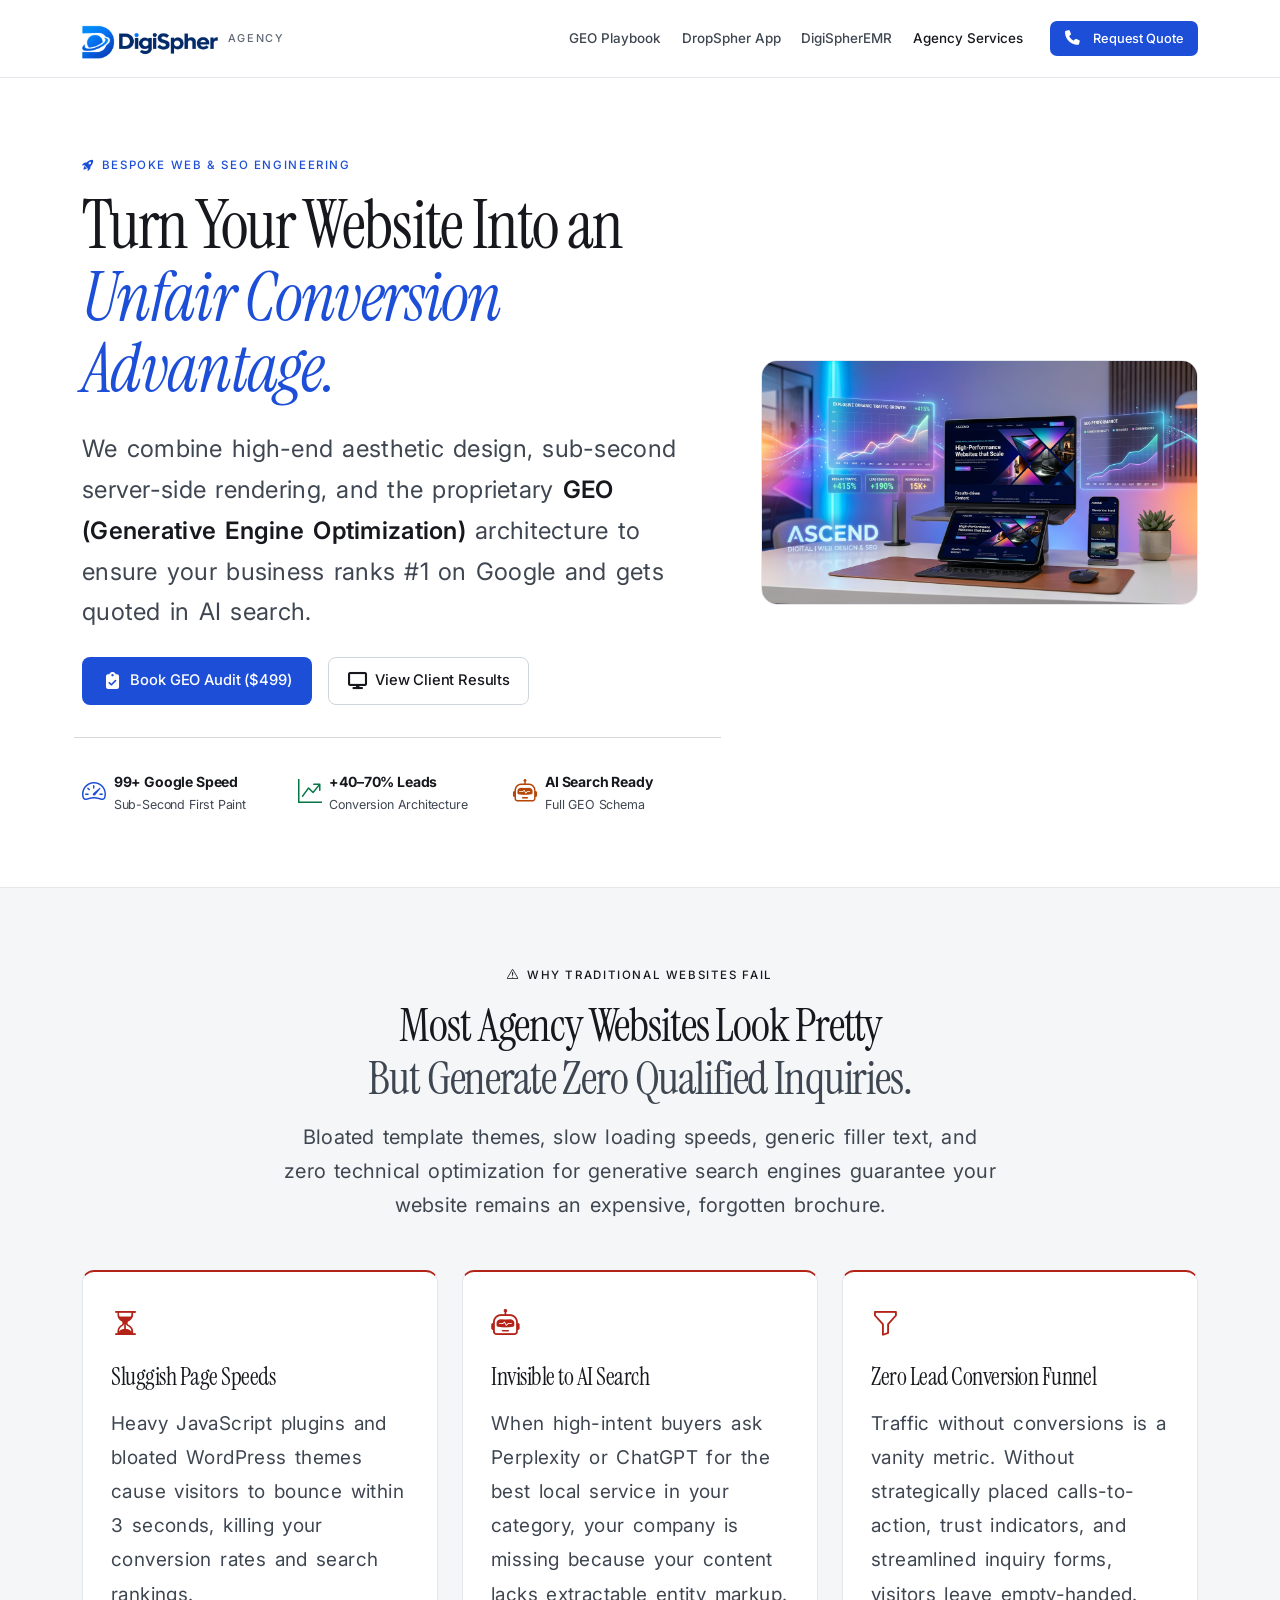
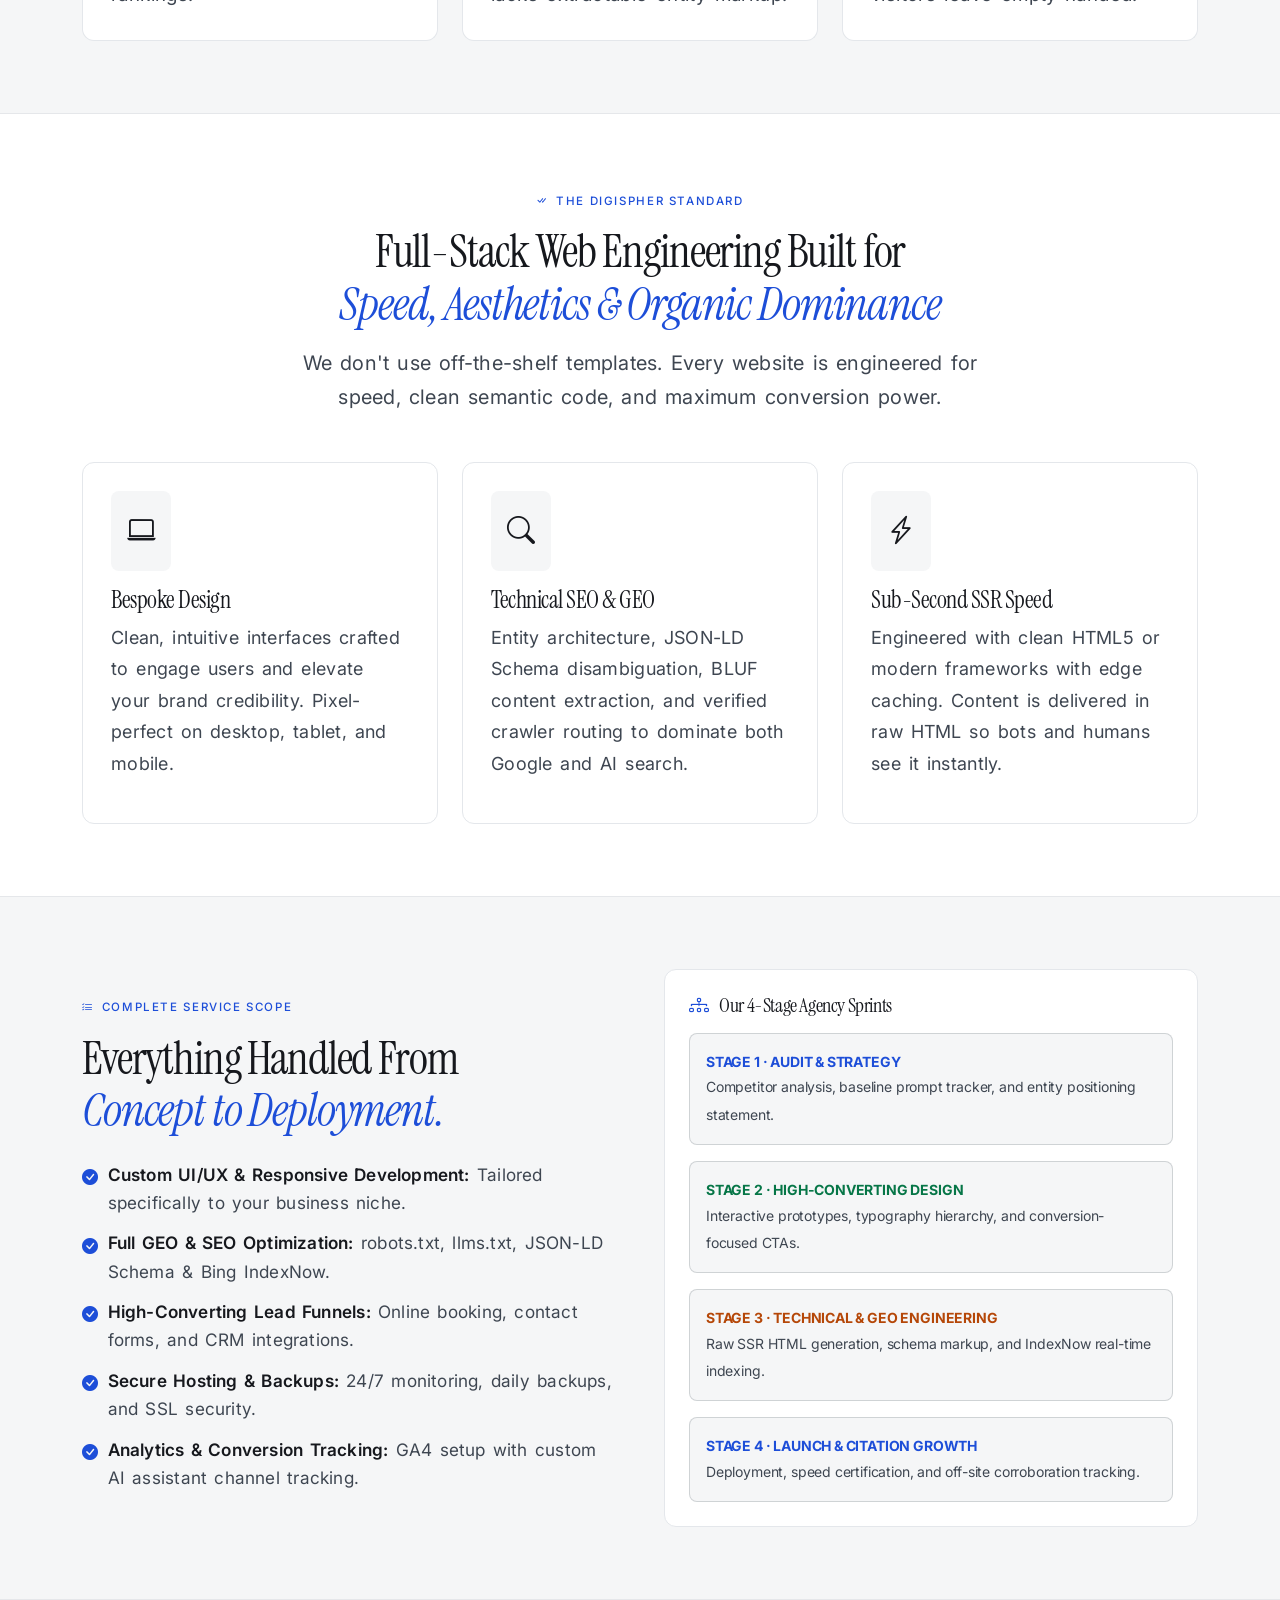
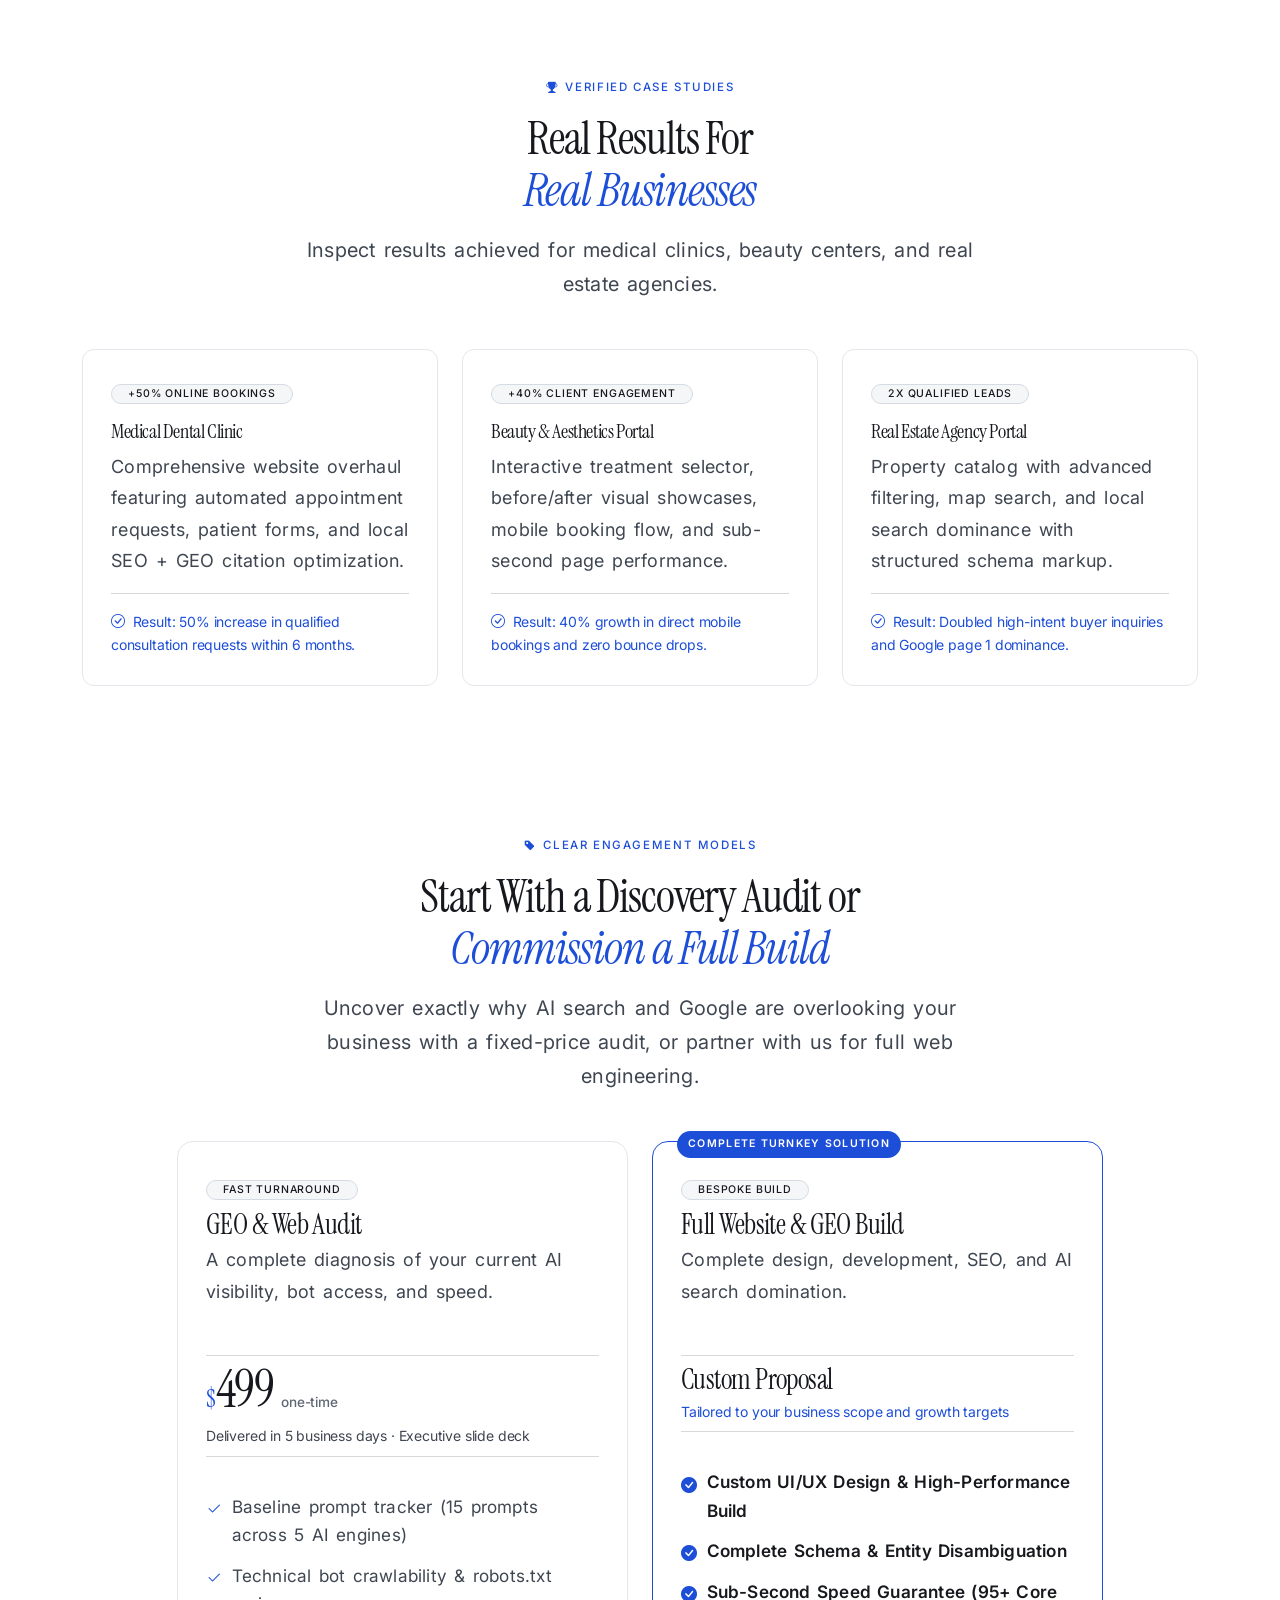
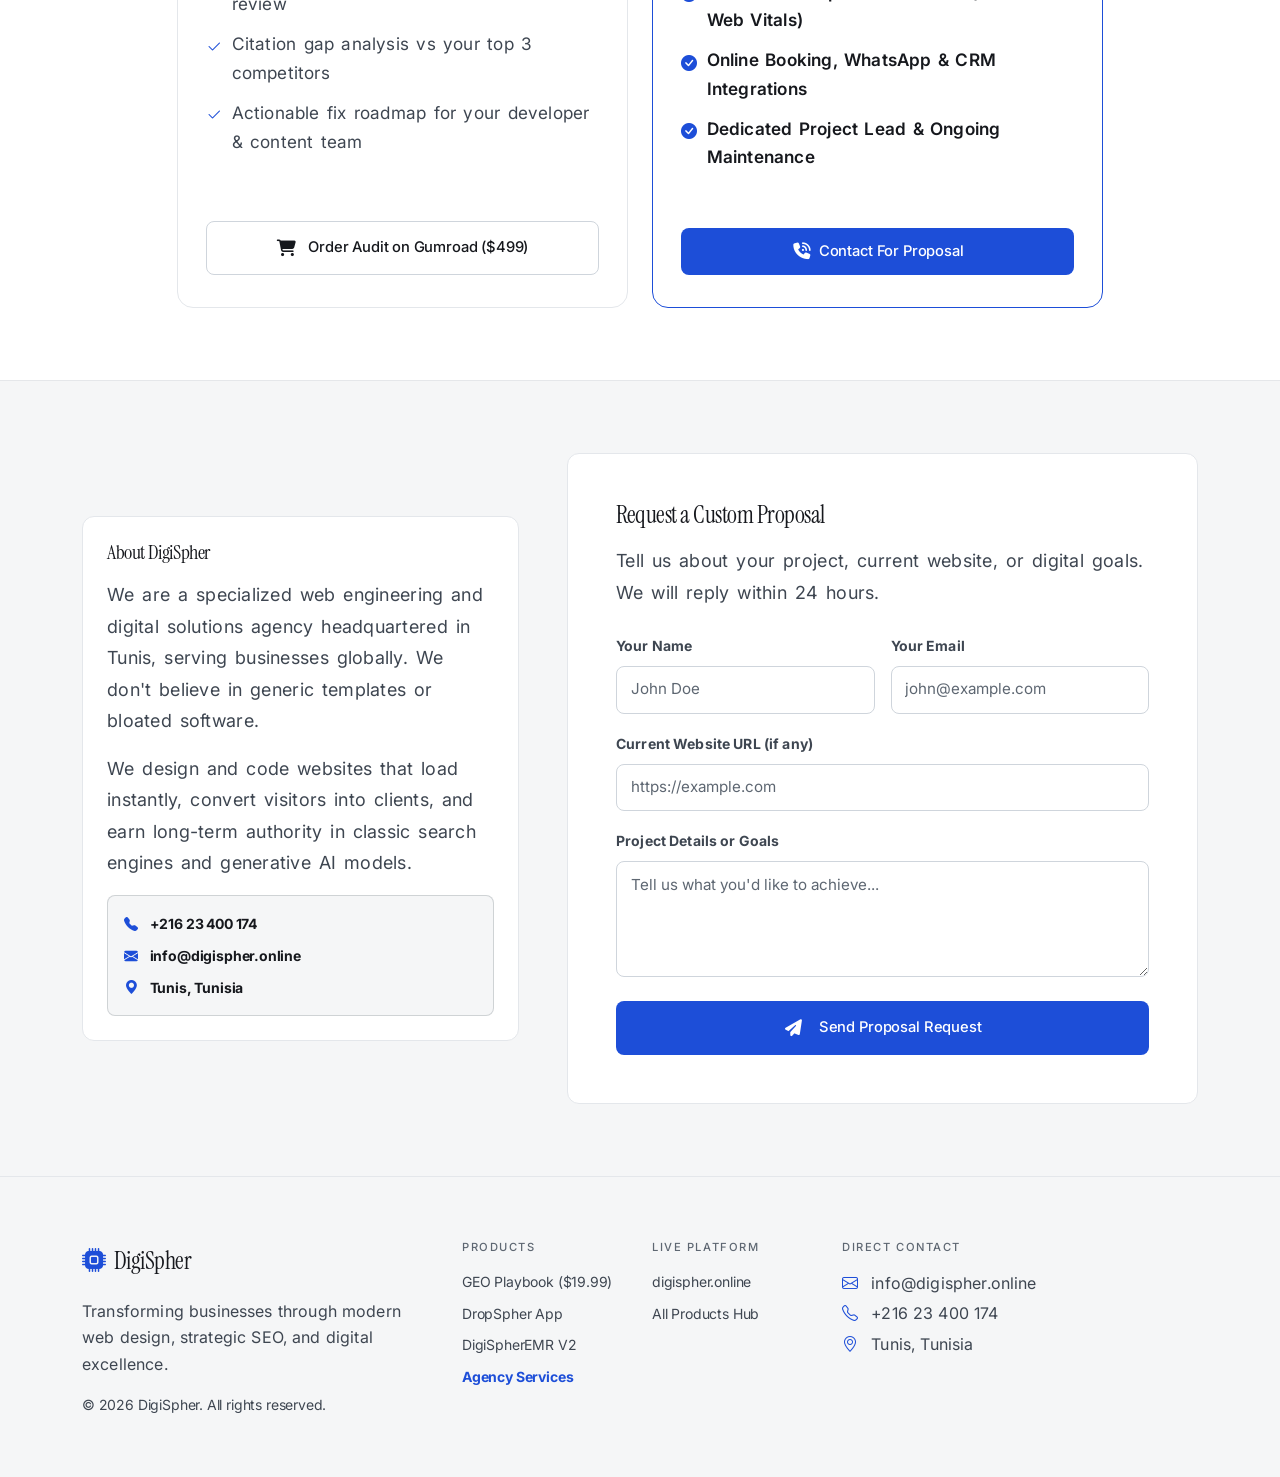
==== commit ffaf7e7e: "new pages" ====
--- a/agency-services.html
+++ b/agency-services.html
@@ -31,8 +31,7 @@
   <nav class="navbar navbar-expand-lg navbar-custom sticky-top">
     <div class="container">
       <a class="navbar-brand" href="index.html">
-        <i class="bi bi-cpu-fill text-info"></i>
-        <span>DigiSpher</span>
+        <img src="assets/images/digispher-logo.png" alt="DigiSpher" class="brand-logo" height="40">
         <span class="brand-badge bg-primary">Agency</span>
       </a>
       <button class="navbar-toggler text-white border-0" type="button" data-bs-toggle="collapse" data-bs-target="#navMenu">
@@ -467,23 +466,27 @@
             <p class="text-muted small mb-4">
               Tell us about your project, current website, or digital goals. We will reply within 24 hours.
             </p>
-            <form onsubmit="alert('Thank you! Your inquiry has been sent to DigiSpher. We will contact you within 24 hours.'); return false;">
+            <form name="agency-proposal" method="POST" data-netlify="true" netlify data-netlify-honeypot="bot-field" onsubmit="alert('Thank you! Your inquiry has been sent to DigiSpher. We will contact you within 24 hours.');">
+              <input type="hidden" name="form-name" value="agency-proposal">
+              <p class="d-none">
+                <label>Don’t fill this out if you’re human: <input name="bot-field"></label>
+              </p>
               <div class="row g-3">
                 <div class="col-md-6">
                   <label class="form-label text-secondary small fw-bold">Your Name</label>
-                  <input type="text" class="form-control bg-dark text-white border-secondary border-opacity-25" placeholder="John Doe" required>
+                  <input type="text" name="name" class="form-control bg-dark text-white border-secondary border-opacity-25" placeholder="John Doe" required>
                 </div>
                 <div class="col-md-6">
                   <label class="form-label text-secondary small fw-bold">Your Email</label>
-                  <input type="email" class="form-control bg-dark text-white border-secondary border-opacity-25" placeholder="john@example.com" required>
+                  <input type="email" name="email" class="form-control bg-dark text-white border-secondary border-opacity-25" placeholder="john@example.com" required>
                 </div>
                 <div class="col-12">
                   <label class="form-label text-secondary small fw-bold">Current Website URL (if any)</label>
-                  <input type="url" class="form-control bg-dark text-white border-secondary border-opacity-25" placeholder="https://example.com">
+                  <input type="url" name="website" class="form-control bg-dark text-white border-secondary border-opacity-25" placeholder="https://example.com">
                 </div>
                 <div class="col-12">
                   <label class="form-label text-secondary small fw-bold">Project Details or Goals</label>
-                  <textarea class="form-control bg-dark text-white border-secondary border-opacity-25" rows="4" placeholder="Tell us what you'd like to achieve..."></textarea>
+                  <textarea name="details" class="form-control bg-dark text-white border-secondary border-opacity-25" rows="4" placeholder="Tell us what you'd like to achieve..."></textarea>
                 </div>
                 <div class="col-12 mt-4">
                   <button type="submit" class="btn btn-ds-primary w-100 py-3">
--- a/assets/css/styles.css
+++ b/assets/css/styles.css
@@ -235,6 +235,20 @@
   gap: 0.65rem;
 }
 
+.brand-logo {
+  height: 40px;
+  width: auto;
+  max-width: 180px;
+  object-fit: contain;
+  display: inline-block;
+  vertical-align: middle;
+  transition: transform 0.15s ease;
+}
+
+.brand-logo:hover {
+  transform: scale(1.02);
+}
+
 .navbar-brand .bi {
   display: inline-flex;
   align-items: center;
